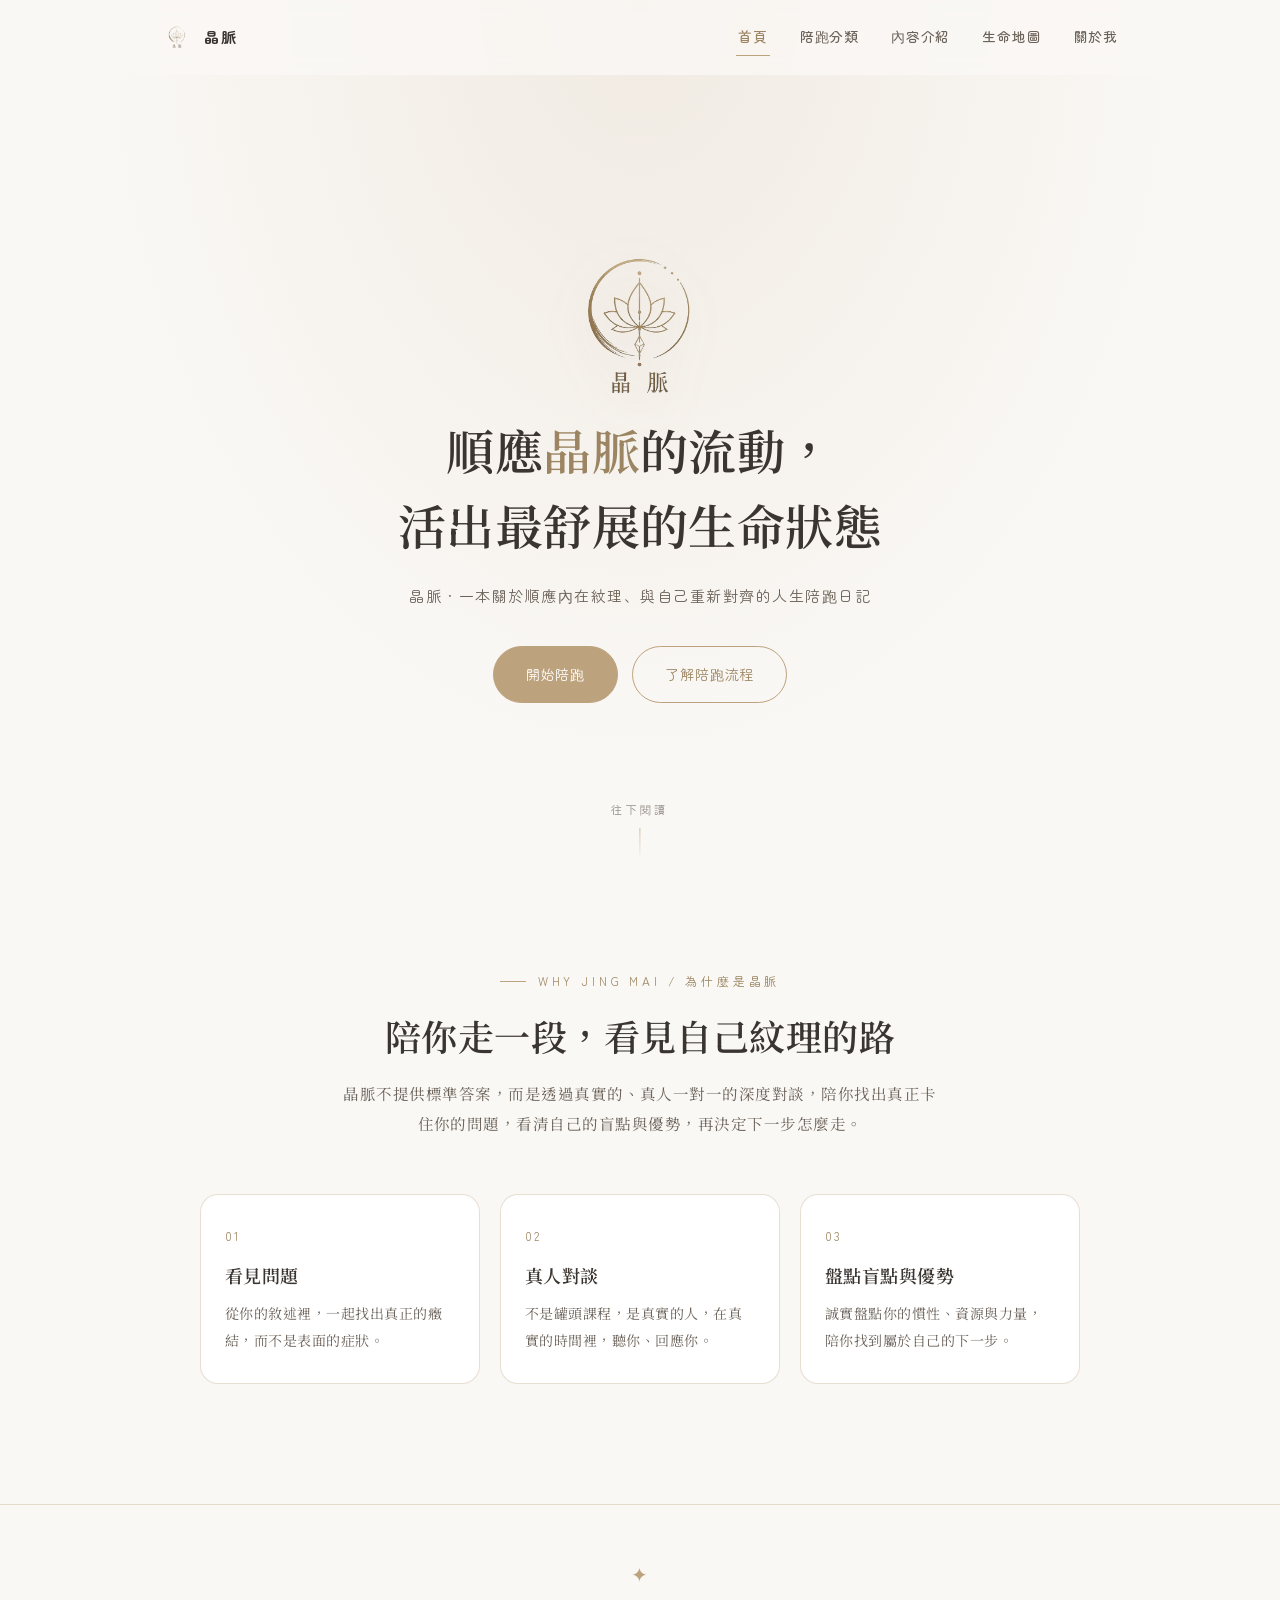
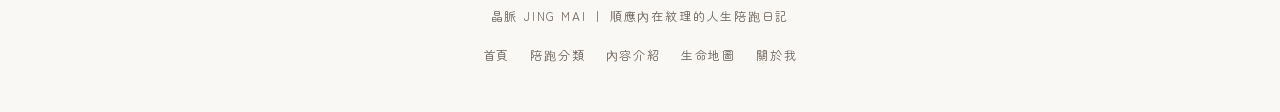
==== index.html @ 77198c72 "Add files via upload" ====
<!DOCTYPE html>
<html lang="zh-Hant">
<head>
<meta charset="UTF-8">
<meta name="viewport" content="width=device-width, initial-scale=1.0">
<title>晶脈｜順應內在紋理的人生陪跑日記</title>
<link rel="stylesheet" href="style.css">
<style>
  #home{
    min-height:100vh; display:flex; flex-direction:column;
    align-items:center; justify-content:center; text-align:center;
    padding-top:150px;
    background:
      radial-gradient(ellipse at 50% 0%, rgba(189,162,126,0.16), transparent 60%),
      var(--bg);
  }
  .logo-wrap{
    width:clamp(150px,22vw,220px);
    margin-bottom:4px;
    opacity:0;
    animation: fadeUp 1.4s ease forwards;
  }
  .logo-wrap img{ width:100%; filter:drop-shadow(0 8px 24px rgba(157,133,98,0.16)); }
  .hero-title{
    font-size:clamp(26px,4.6vw,48px);
    line-height:1.55;
    max-width:760px;
    margin:14px auto 20px;
    opacity:0;
    animation: fadeUp 1.4s ease .3s forwards;
  }
  .hero-title .accent{ color:var(--gold-deep); }
  .hero-sub{
    font-family:var(--round); font-size:15px; color:var(--ink-soft);
    letter-spacing:0.1em; max-width:480px; margin:0 auto 36px;
    opacity:0;
    animation: fadeUp 1.4s ease .55s forwards;
  }
  .hero-cta{ opacity:0; animation: fadeUp 1.4s ease .8s forwards; display:flex; gap:14px; flex-wrap:wrap; justify-content:center; }
  @keyframes fadeUp{ from{opacity:0; transform:translateY(16px);} to{opacity:1; transform:translateY(0);} }

  .scroll-hint{
    position:absolute; bottom:40px; left:50%; transform:translateX(-50%);
    font-family:var(--round); font-size:11px; letter-spacing:0.3em; color:var(--ink-soft);
    display:flex; flex-direction:column; align-items:center; gap:8px; opacity:.7;
  }
  .scroll-hint .line{ width:1px; height:32px; background:linear-gradient(var(--gold), transparent); animation: pulse 2s ease-in-out infinite; }
  @keyframes pulse{ 0%,100%{opacity:.3;} 50%{opacity:1;} }

  .taste-row{ display:grid; grid-template-columns:repeat(3,1fr); gap:20px; margin-top:56px; max-width:880px; }
  @media(max-width:720px){ .taste-row{ grid-template-columns:1fr; } }
  .taste-card{
    background:#fff; border:1px solid var(--line); border-radius:18px; padding:30px 24px;
    text-align:left; transition:transform .4s ease, box-shadow .4s ease;
  }
  .taste-card:hover{ transform:translateY(-4px); box-shadow:0 24px 40px -28px rgba(157,133,98,0.35); }
  .taste-card .num{ font-family:var(--round); font-size:12px; color:var(--gold-deep); letter-spacing:.2em; margin-bottom:10px; }
  .taste-card h3{ font-size:18px; margin-bottom:8px; }
  .taste-card p{ font-size:14px; }
</style>
</head>
<body>

<nav id="nav">
  <div class="nav-inner">
    <a href="index.html" class="nav-logo"><img src="logo.png" alt="晶脈"><span>晶脈</span></a>
    <div class="nav-links">
      <a href="index.html" class="active">首頁</a>
      <a href="companion.html">陪跑分類</a>
      <a href="story.html">內容介紹</a>
      <a href="map.html">生命地圖</a>
      <a href="about.html">關於我</a>
    </div>
  </div>
</nav>

<section id="home">
  <div class="logo-wrap"><img src="logo.png" alt="晶脈 Logo"></div>
  <h1 class="hero-title">順應<span class="accent">晶脈</span>的流動，<br>活出最舒展的生命狀態</h1>
  <p class="hero-sub">晶脈 · 一本關於順應內在紋理、與自己重新對齊的人生陪跑日記</p>
  <div class="hero-cta">
    <a href="companion.html" class="btn btn-primary">開始陪跑</a>
    <a href="story.html" class="btn btn-ghost">了解陪跑流程</a>
  </div>
  <div class="scroll-hint"><span>往下閱讀</span><span class="line"></span></div>
</section>

<section style="padding-top:70px;">
  <div class="wrap" style="text-align:center;">
    <div class="eyebrow" style="justify-content:center;">why jing mai / 為什麼是晶脈</div>
    <h2>陪你走一段，看見自己紋理的路</h2>
    <p style="max-width:600px; margin:0 auto;">晶脈不提供標準答案，而是透過真實的、真人一對一的深度對談，陪你找出真正卡住你的問題，看清自己的盲點與優勢，再決定下一步怎麼走。</p>

    <div class="taste-row">
      <div class="taste-card">
        <div class="num">01</div>
        <h3>看見問題</h3>
        <p>從你的敘述裡，一起找出真正的癥結，而不是表面的症狀。</p>
      </div>
      <div class="taste-card">
        <div class="num">02</div>
        <h3>真人對談</h3>
        <p>不是罐頭課程，是真實的人，在真實的時間裡，聽你、回應你。</p>
      </div>
      <div class="taste-card">
        <div class="num">03</div>
        <h3>盤點盲點與優勢</h3>
        <p>誠實盤點你的慣性、資源與力量，陪你找到屬於自己的下一步。</p>
      </div>
    </div>
  </div>
</section>

<footer>
  <span class="fmark">✦</span>
  晶脈 JING MAI ｜ 順應內在紋理的人生陪跑日記
  <nav class="foot-links">
    <a href="index.html">首頁</a><a href="companion.html">陪跑分類</a><a href="story.html">內容介紹</a><a href="map.html">生命地圖</a><a href="about.html">關於我</a>
  </nav>
</footer>

<script>
  window.addEventListener('scroll', () => {
    document.getElementById('nav').classList.toggle('scrolled', window.scrollY > 30);
  });
</script>
</body>
</html>
---- style.css ----
@import url('https://fonts.googleapis.com/css2?family=Noto+Serif+TC:wght@300;400;500;600;700&family=Zen+Maru+Gothic:wght@300;400;500;700&display=swap');

:root{
  --bg: #faf8f5;
  --bg-deep: #f3efe8;
  --gold: #bda27e;
  --gold-soft: #d8c7ab;
  --gold-deep: #9c8562;
  --ink: #3a3530;
  --ink-soft: #6b6259;
  --line: rgba(189,162,126,0.35);
  --serif: 'Noto Serif TC', serif;
  --round: 'Zen Maru Gothic', sans-serif;
}
*{box-sizing:border-box; margin:0; padding:0;}
html{scroll-behavior:smooth;}
body{
  background:var(--bg);
  color:var(--ink);
  font-family:var(--serif);
  line-height:1.9;
  letter-spacing:0.03em;
  overflow-x:hidden;
}
::selection{background:var(--gold-soft); color:var(--ink);}
img{max-width:100%; display:block;}

/* ---------- NAV ---------- */
nav{
  position:fixed; top:0; left:0; right:0; z-index:100;
  display:flex; align-items:center; justify-content:center;
  padding:16px 20px;
  background:rgba(250,248,245,0.8);
  backdrop-filter:blur(10px);
  -webkit-backdrop-filter:blur(10px);
  border-bottom:1px solid transparent;
  transition:border-color .4s ease, box-shadow .4s ease;
}
nav.scrolled{ border-color:var(--line); box-shadow:0 8px 24px -20px rgba(60,50,30,0.4); }
.nav-inner{
  width:100%; max-width:960px;
  display:flex; align-items:center; justify-content:space-between; gap:12px;
}
.nav-logo{ display:flex; align-items:center; gap:10px; text-decoration:none; }
.nav-logo img{ width:34px; height:34px; object-fit:contain; }
.nav-logo span{ font-family:var(--round); font-size:15px; font-weight:700; color:var(--ink); letter-spacing:.1em; }
.nav-links{
  display:flex; gap:clamp(8px,2.4vw,28px); flex-wrap:wrap; justify-content:flex-end;
  font-family:var(--round); font-size:13.5px; font-weight:500;
}
.nav-links a{
  color:var(--ink-soft); text-decoration:none; position:relative;
  padding:8px 2px; letter-spacing:0.06em;
  transition:color .3s ease;
}
.nav-links a::after{
  content:''; position:absolute; left:0; bottom:2px; height:1px; width:0;
  background:var(--gold); transition:width .35s ease;
}
.nav-links a:hover{ color:var(--gold-deep); }
.nav-links a:hover::after{ width:100%; }
.nav-links a.active{ color:var(--gold-deep); }
.nav-links a.active::after{ width:100%; }

section{ position:relative; padding:130px 20px 100px; }
.wrap{ max-width:880px; margin:0 auto; }
.eyebrow{
  font-family:var(--round); font-size:12px; letter-spacing:0.32em;
  color:var(--gold-deep); text-transform:uppercase; margin-bottom:18px;
  display:flex; align-items:center; gap:12px;
}
.eyebrow::before{ content:''; width:26px; height:1px; background:var(--gold); display:inline-block; flex-shrink:0; }

h1,h2,h3{ font-weight:600; color:var(--ink); }
h2{ font-size:clamp(24px,3.2vw,36px); margin-bottom:18px; line-height:1.4; }
p{ color:var(--ink-soft); font-size:15.5px; }

.btn{
  font-family:var(--round); font-size:14px; letter-spacing:0.06em;
  padding:14px 32px; border-radius:30px; text-decoration:none;
  display:inline-block; transition:all .35s ease; border:1px solid var(--gold);
}
.btn-primary{ background:var(--gold); color:#fff; }
.btn-primary:hover{ background:var(--gold-deep); box-shadow:0 12px 24px -10px rgba(157,133,98,0.55); transform:translateY(-2px); }
.btn-ghost{ background:transparent; color:var(--gold-deep); }
.btn-ghost:hover{ background:rgba(189,162,126,0.1); transform:translateY(-2px); }

.divider{ display:flex; align-items:center; gap:16px; max-width:880px; margin:0 auto; color:var(--gold); opacity:.6; }
.divider .l,.divider .r{ flex:1; height:1px; background:linear-gradient(90deg, transparent, var(--gold), transparent); }
.divider span{ font-size:12px; letter-spacing:0.3em; font-family:var(--round); }

footer{
  text-align:center; padding:50px 20px 44px; font-family:var(--round);
  font-size:12px; color:var(--ink-soft); letter-spacing:.15em;
  border-top:1px solid var(--line); margin-top:20px;
}
footer .fmark{ color:var(--gold); font-size:20px; display:block; margin-bottom:12px; }
footer nav.foot-links{ position:static; background:none; backdrop-filter:none; padding:16px 0 0; }
footer .foot-links a{ color:var(--ink-soft); text-decoration:none; margin:0 10px; }
footer .foot-links a:hover{ color:var(--gold-deep); }

@media (prefers-reduced-motion: reduce){
  *{ animation-duration:0.01ms !important; animation-iteration-count:1 !important; transition-duration:0.01ms !important; }
}

@media(max-width:640px){
  section{ padding:110px 18px 80px; }
  .nav-inner{ flex-direction:column; gap:10px; }
  .nav-links{ justify-content:center; }
}
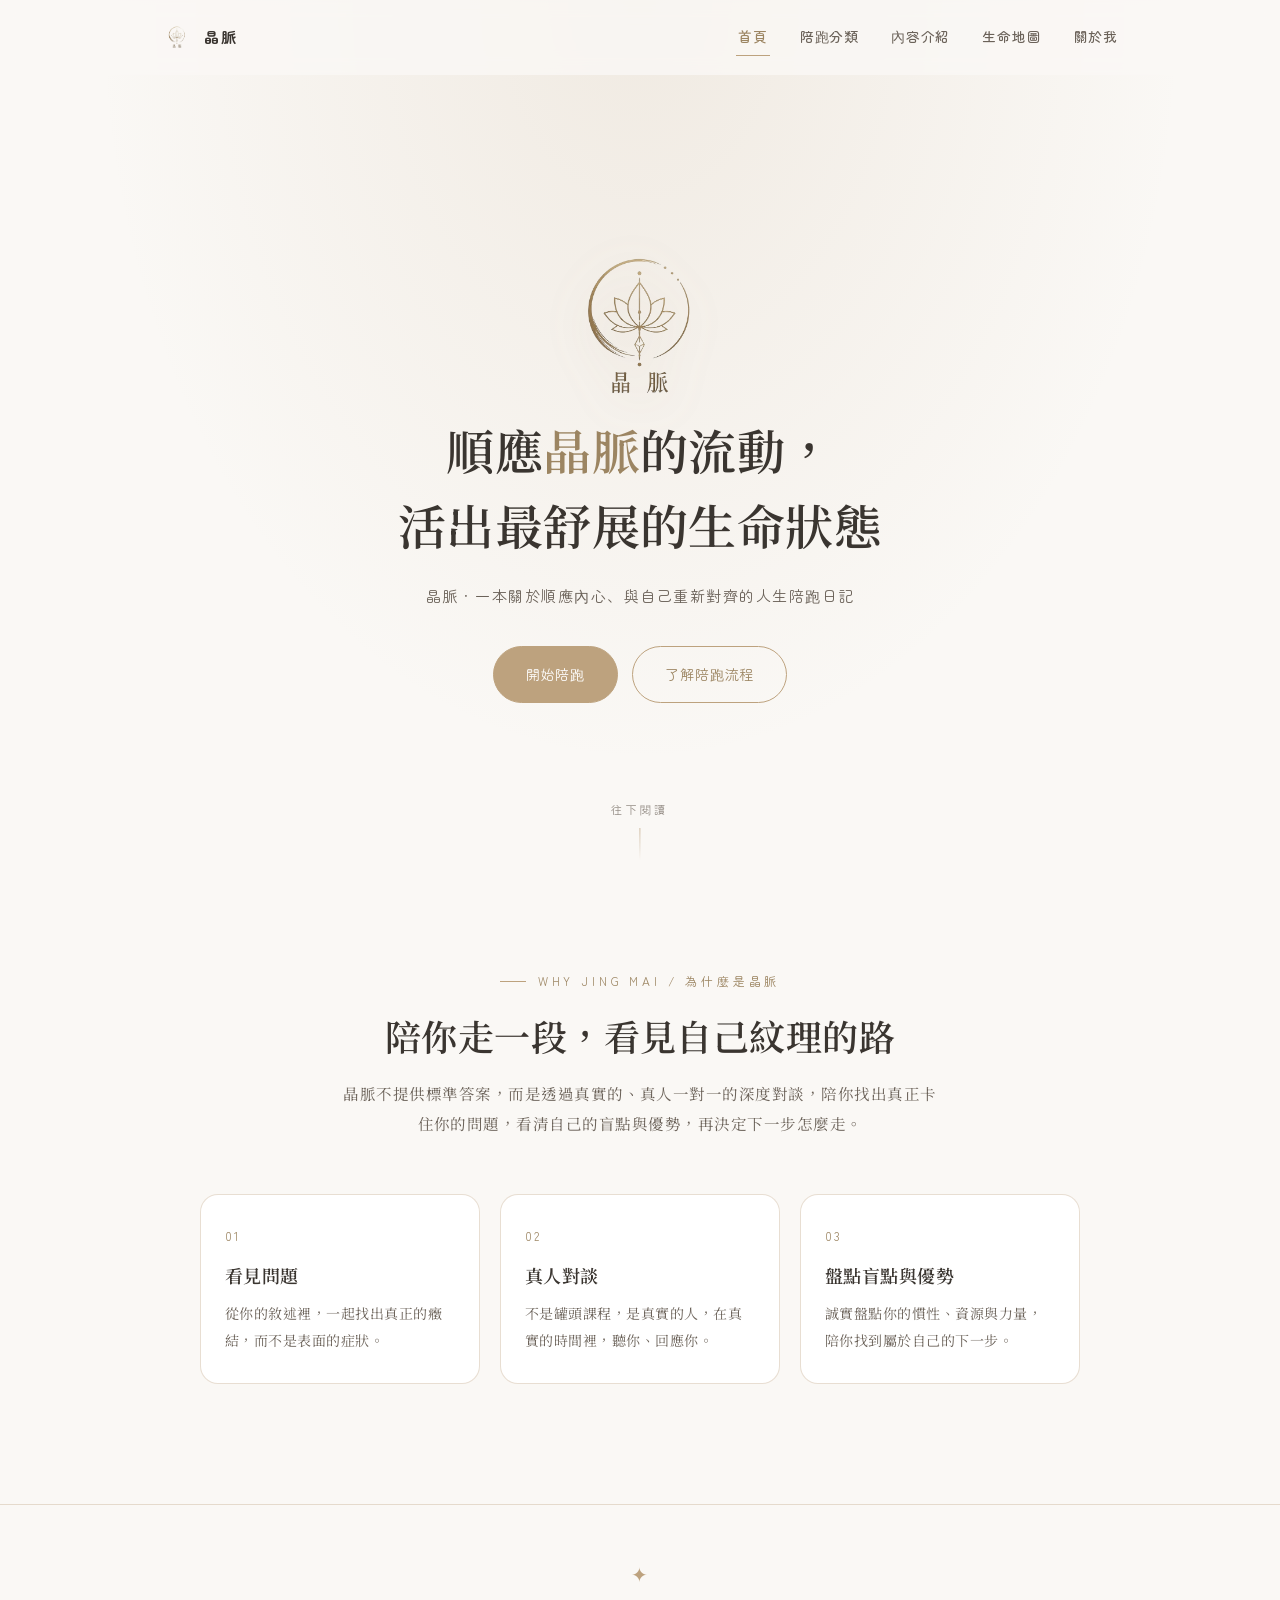
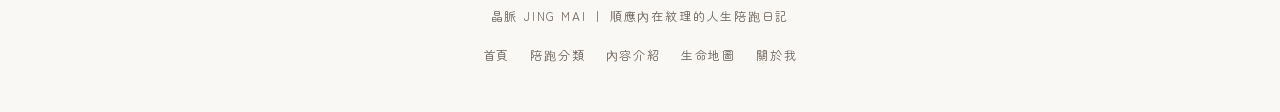
==== commit 9fa79912: "Update index.html" ====
--- a/index.html
+++ b/index.html
@@ -3,7 +3,7 @@
 <head>
 <meta charset="UTF-8">
 <meta name="viewport" content="width=device-width, initial-scale=1.0">
-<title>晶脈｜順應內在紋理的人生陪跑日記</title>
+<title>晶脈｜順應內心的人生陪跑日記</title>
 <link rel="stylesheet" href="style.css">
 <style>
   #home{
@@ -77,7 +77,7 @@
 <section id="home">
   <div class="logo-wrap"><img src="logo.png" alt="晶脈 Logo"></div>
   <h1 class="hero-title">順應<span class="accent">晶脈</span>的流動，<br>活出最舒展的生命狀態</h1>
-  <p class="hero-sub">晶脈 · 一本關於順應內在紋理、與自己重新對齊的人生陪跑日記</p>
+  <p class="hero-sub">晶脈 · 一本關於順應內心、與自己重新對齊的人生陪跑日記</p>
   <div class="hero-cta">
     <a href="companion.html" class="btn btn-primary">開始陪跑</a>
     <a href="story.html" class="btn btn-ghost">了解陪跑流程</a>
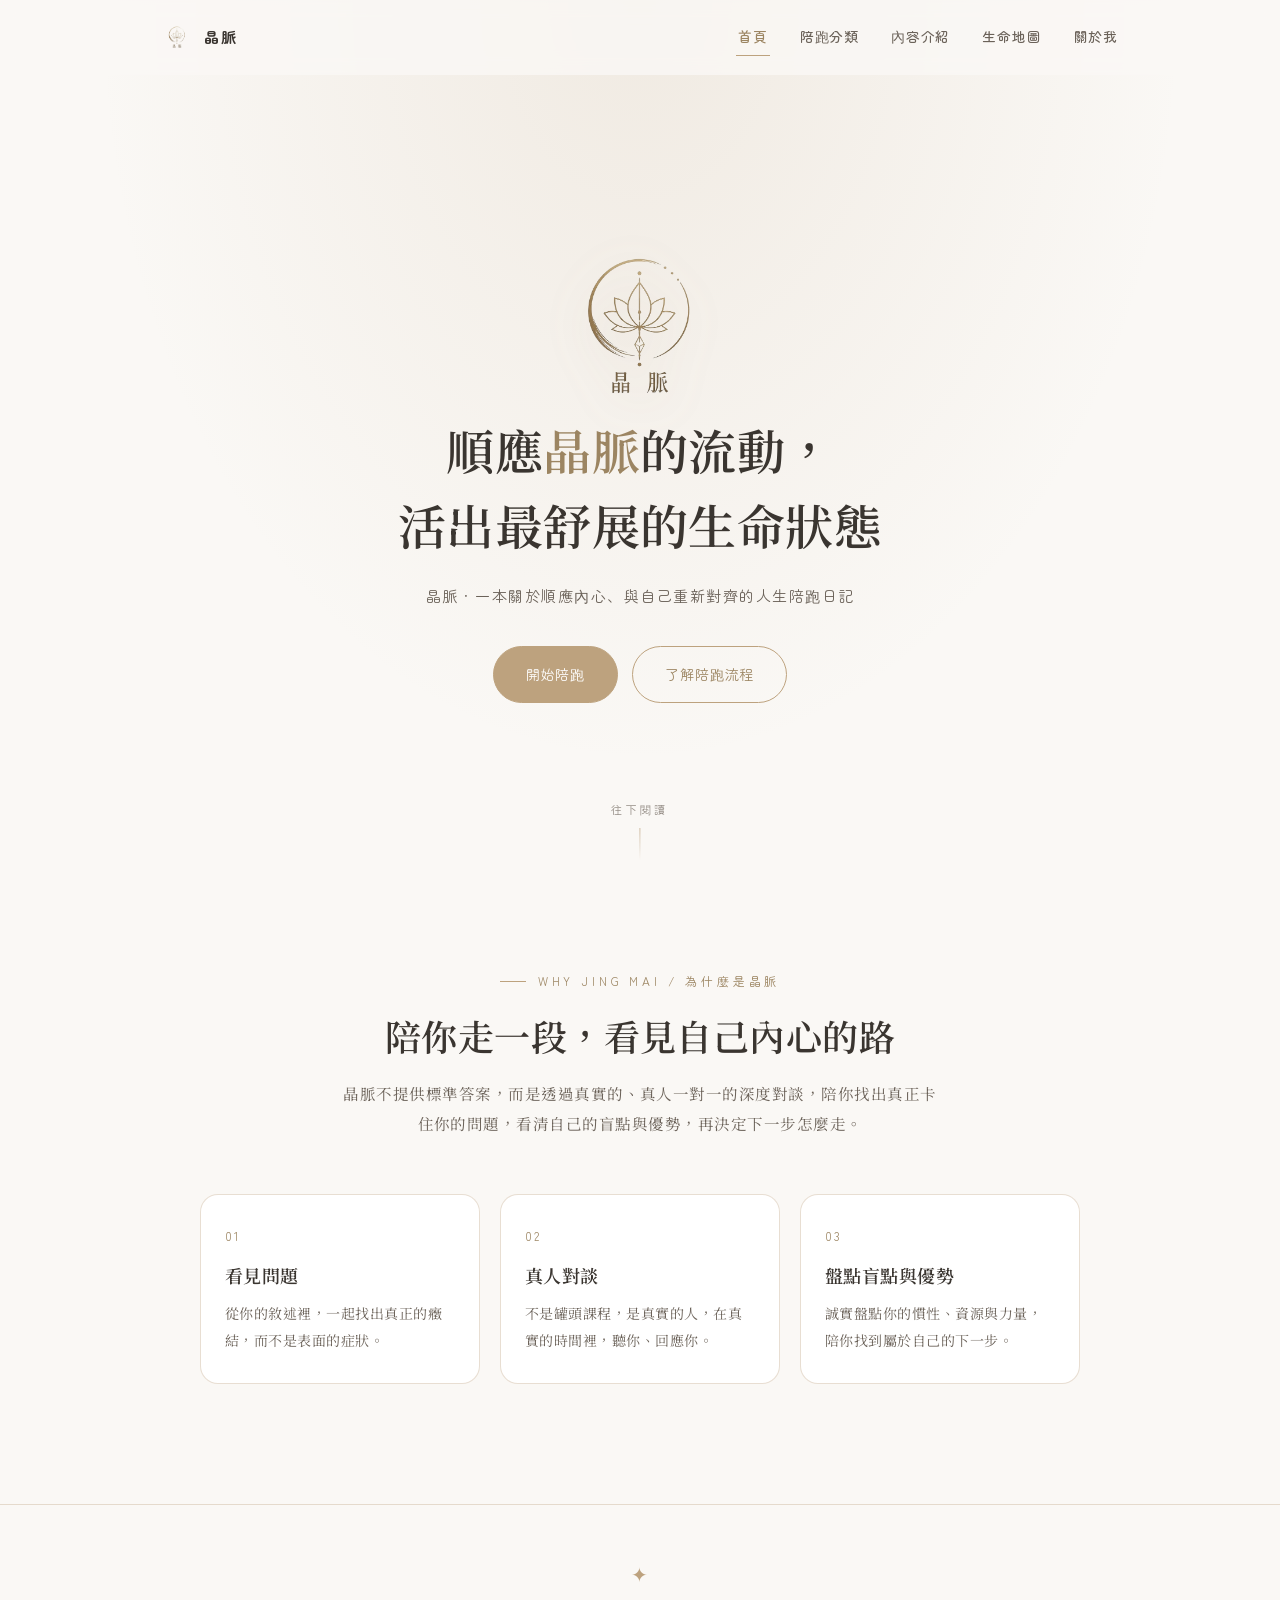
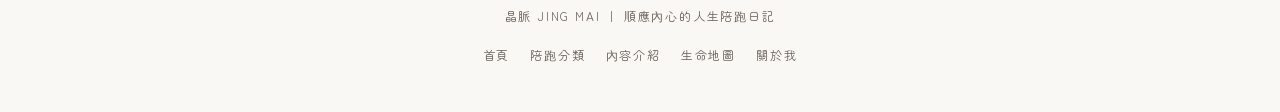
==== commit a4fe1d15: "Update index.html" ====
--- a/index.html
+++ b/index.html
@@ -88,7 +88,7 @@
 <section style="padding-top:70px;">
   <div class="wrap" style="text-align:center;">
     <div class="eyebrow" style="justify-content:center;">why jing mai / 為什麼是晶脈</div>
-    <h2>陪你走一段，看見自己紋理的路</h2>
+    <h2>陪你走一段，看見自己內心的路</h2>
     <p style="max-width:600px; margin:0 auto;">晶脈不提供標準答案，而是透過真實的、真人一對一的深度對談，陪你找出真正卡住你的問題，看清自己的盲點與優勢，再決定下一步怎麼走。</p>
 
     <div class="taste-row">
@@ -113,7 +113,7 @@
 
 <footer>
   <span class="fmark">✦</span>
-  晶脈 JING MAI ｜ 順應內在紋理的人生陪跑日記
+  晶脈 JING MAI ｜ 順應內心的人生陪跑日記
   <nav class="foot-links">
     <a href="index.html">首頁</a><a href="companion.html">陪跑分類</a><a href="story.html">內容介紹</a><a href="map.html">生命地圖</a><a href="about.html">關於我</a>
   </nav>
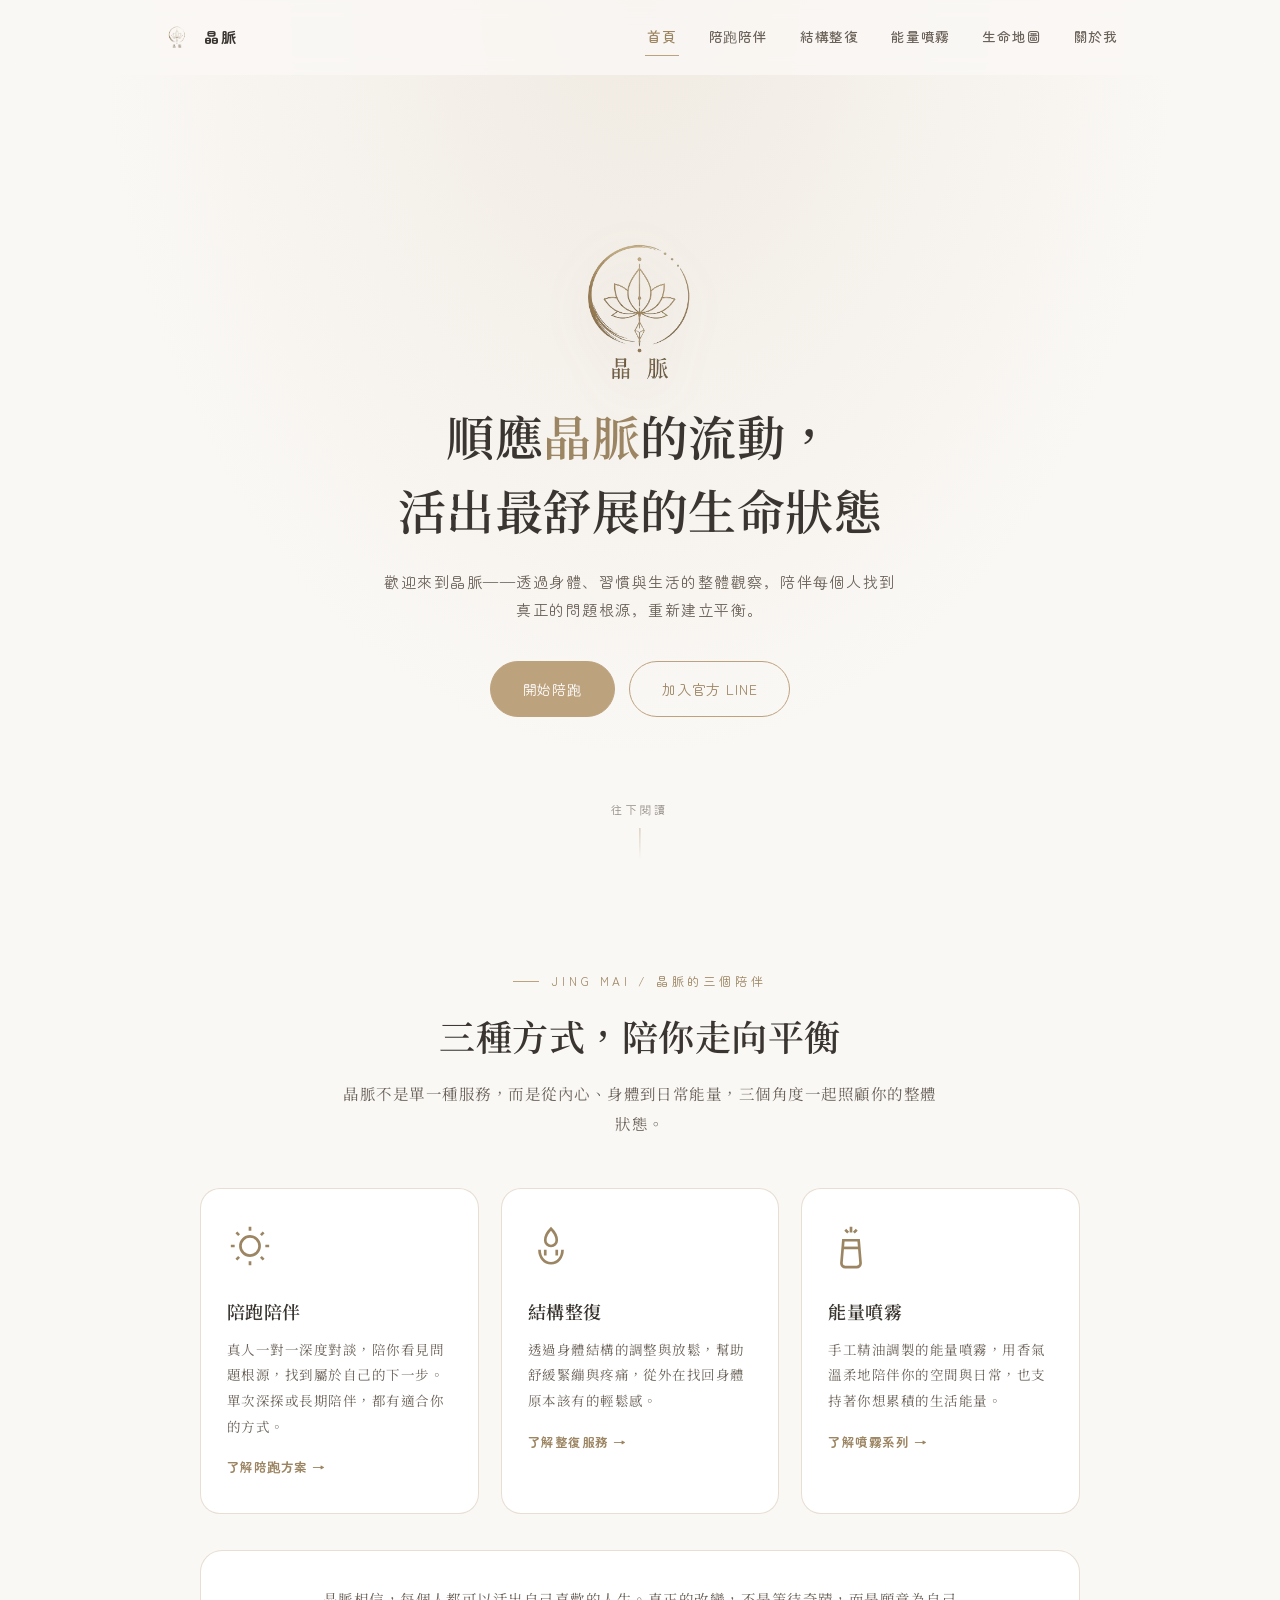
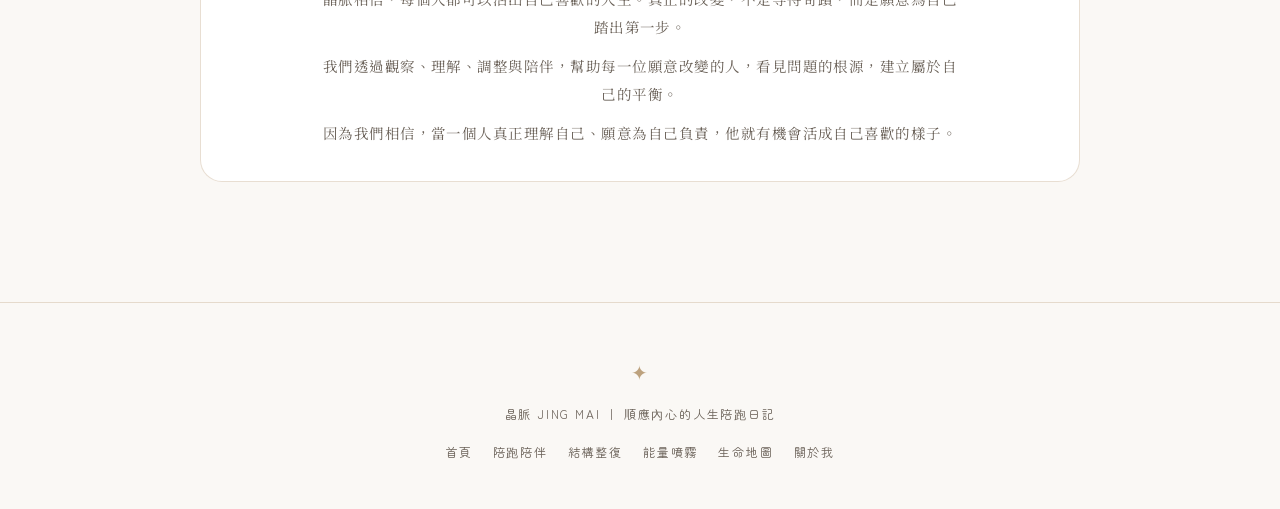
==== commit 0348c75f: "Add files via upload" ====
--- a/index.html
+++ b/index.html
@@ -32,7 +32,7 @@
   .hero-title .accent{ color:var(--gold-deep); }
   .hero-sub{
     font-family:var(--round); font-size:15px; color:var(--ink-soft);
-    letter-spacing:0.1em; max-width:480px; margin:0 auto 36px;
+    letter-spacing:0.1em; max-width:520px; margin:0 auto 36px;
     opacity:0;
     animation: fadeUp 1.4s ease .55s forwards;
   }
@@ -46,17 +46,6 @@
   }
   .scroll-hint .line{ width:1px; height:32px; background:linear-gradient(var(--gold), transparent); animation: pulse 2s ease-in-out infinite; }
   @keyframes pulse{ 0%,100%{opacity:.3;} 50%{opacity:1;} }
-
-  .taste-row{ display:grid; grid-template-columns:repeat(3,1fr); gap:20px; margin-top:56px; max-width:880px; }
-  @media(max-width:720px){ .taste-row{ grid-template-columns:1fr; } }
-  .taste-card{
-    background:#fff; border:1px solid var(--line); border-radius:18px; padding:30px 24px;
-    text-align:left; transition:transform .4s ease, box-shadow .4s ease;
-  }
-  .taste-card:hover{ transform:translateY(-4px); box-shadow:0 24px 40px -28px rgba(157,133,98,0.35); }
-  .taste-card .num{ font-family:var(--round); font-size:12px; color:var(--gold-deep); letter-spacing:.2em; margin-bottom:10px; }
-  .taste-card h3{ font-size:18px; margin-bottom:8px; }
-  .taste-card p{ font-size:14px; }
 </style>
 </head>
 <body>
@@ -66,8 +55,9 @@
     <a href="index.html" class="nav-logo"><img src="logo.png" alt="晶脈"><span>晶脈</span></a>
     <div class="nav-links">
       <a href="index.html" class="active">首頁</a>
-      <a href="companion.html">陪跑分類</a>
-      <a href="story.html">內容介紹</a>
+      <a href="companion.html">陪跑陪伴</a>
+      <a href="bodywork.html">結構整復</a>
+      <a href="spray.html">能量噴霧</a>
       <a href="map.html">生命地圖</a>
       <a href="about.html">關於我</a>
     </div>
@@ -77,36 +67,45 @@
 <section id="home">
   <div class="logo-wrap"><img src="logo.png" alt="晶脈 Logo"></div>
   <h1 class="hero-title">順應<span class="accent">晶脈</span>的流動，<br>活出最舒展的生命狀態</h1>
-  <p class="hero-sub">晶脈 · 一本關於順應內心、與自己重新對齊的人生陪跑日記</p>
+  <p class="hero-sub">歡迎來到晶脈——透過身體、習慣與生活的整體觀察，陪伴每個人找到真正的問題根源，重新建立平衡。</p>
   <div class="hero-cta">
     <a href="companion.html" class="btn btn-primary">開始陪跑</a>
-    <a href="story.html" class="btn btn-ghost">了解陪跑流程</a>
+    <a href="https://lin.ee/sXX670c" class="btn btn-ghost" target="_blank" rel="noopener">加入官方 LINE</a>
   </div>
   <div class="scroll-hint"><span>往下閱讀</span><span class="line"></span></div>
 </section>
 
 <section style="padding-top:70px;">
   <div class="wrap" style="text-align:center;">
-    <div class="eyebrow" style="justify-content:center;">why jing mai / 為什麼是晶脈</div>
-    <h2>陪你走一段，看見自己內心的路</h2>
-    <p style="max-width:600px; margin:0 auto;">晶脈不提供標準答案，而是透過真實的、真人一對一的深度對談，陪你找出真正卡住你的問題，看清自己的盲點與優勢，再決定下一步怎麼走。</p>
+    <div class="eyebrow" style="justify-content:center;">jing mai / 晶脈的三個陪伴</div>
+    <h2>三種方式，陪你走向平衡</h2>
+    <p style="max-width:600px; margin:0 auto;">晶脈不是單一種服務，而是從內心、身體到日常能量，三個角度一起照顧你的整體狀態。</p>
 
-    <div class="taste-row">
-      <div class="taste-card">
-        <div class="num">01</div>
-        <h3>看見問題</h3>
-        <p>從你的敘述裡，一起找出真正的癥結，而不是表面的症狀。</p>
-      </div>
-      <div class="taste-card">
-        <div class="num">02</div>
-        <h3>真人對談</h3>
-        <p>不是罐頭課程，是真實的人，在真實的時間裡，聽你、回應你。</p>
-      </div>
-      <div class="taste-card">
-        <div class="num">03</div>
-        <h3>盤點盲點與優勢</h3>
-        <p>誠實盤點你的慣性、資源與力量，陪你找到屬於自己的下一步。</p>
-      </div>
+    <div class="pillar-grid">
+      <a href="companion.html" class="pillar-card">
+        <svg class="cat-icon" viewBox="0 0 24 24" fill="none" stroke="currentColor" stroke-width="1.4"><circle cx="12" cy="12" r="5"/><path d="M12 2v2M12 20v2M4.9 4.9l1.4 1.4M17.7 17.7l1.4 1.4M2 12h2M20 12h2M4.9 19.1l1.4-1.4M17.7 6.3l1.4-1.4"/></svg>
+        <h3>陪跑陪伴</h3>
+        <p>真人一對一深度對談，陪你看見問題根源，找到屬於自己的下一步。單次深探或長期陪伴，都有適合你的方式。</p>
+        <div class="go">了解陪跑方案 →</div>
+      </a>
+      <a href="bodywork.html" class="pillar-card">
+        <svg class="cat-icon" viewBox="0 0 24 24" fill="none" stroke="currentColor" stroke-width="1.4"><path d="M12 3c-2 2-3 4-3 6a3 3 0 0 0 6 0c0-2-1-4-3-6z"/><path d="M6 14c0 4 2.5 7 6 7s6-3 6-7"/><path d="M9 14v3M15 14v3"/></svg>
+        <h3>結構整復</h3>
+        <p>透過身體結構的調整與放鬆，幫助舒緩緊繃與疼痛，從外在找回身體原本該有的輕鬆感。</p>
+        <div class="go">了解整復服務 →</div>
+      </a>
+      <a href="spray.html" class="pillar-card">
+        <svg class="cat-icon" viewBox="0 0 24 24" fill="none" stroke="currentColor" stroke-width="1.4"><path d="M12 2v3M9 3.5l1.5 1.5M15 3.5l-1.5 1.5"/><path d="M8 9h8l1 12a2 2 0 0 1-2 2H9a2 2 0 0 1-2-2z"/><path d="M8 13h8"/></svg>
+        <h3>能量噴霧</h3>
+        <p>手工精油調製的能量噴霧，用香氣溫柔地陪伴你的空間與日常，也支持著你想累積的生活能量。</p>
+        <div class="go">了解噴霧系列 →</div>
+      </a>
+    </div>
+
+    <div class="brand-belief">
+      <p>晶脈相信，每個人都可以活出自己喜歡的人生。真正的改變，不是等待奇蹟，而是願意為自己踏出第一步。</p>
+      <p>我們透過觀察、理解、調整與陪伴，幫助每一位願意改變的人，看見問題的根源，建立屬於自己的平衡。</p>
+      <p>因為我們相信，當一個人真正理解自己、願意為自己負責，他就有機會活成自己喜歡的樣子。</p>
     </div>
   </div>
 </section>
@@ -115,7 +114,7 @@
   <span class="fmark">✦</span>
   晶脈 JING MAI ｜ 順應內心的人生陪跑日記
   <nav class="foot-links">
-    <a href="index.html">首頁</a><a href="companion.html">陪跑分類</a><a href="story.html">內容介紹</a><a href="map.html">生命地圖</a><a href="about.html">關於我</a>
+    <a href="index.html">首頁</a><a href="companion.html">陪跑陪伴</a><a href="bodywork.html">結構整復</a><a href="spray.html">能量噴霧</a><a href="map.html">生命地圖</a><a href="about.html">關於我</a>
   </nav>
 </footer>
 
--- a/style.css
+++ b/style.css
@@ -108,3 +108,88 @@
   .nav-inner{ flex-direction:column; gap:10px; }
   .nav-links{ justify-content:center; }
 }
+
+/* ========== 共用元件（服務卡片 / 價格 / 提醒 / CTA） ========== */
+.cat-grid{ display:grid; grid-template-columns:1fr 1fr; gap:28px; margin-top:44px; }
+@media(max-width:720px){ .cat-grid{ grid-template-columns:1fr; } }
+
+.cat-card{
+  background:#fff; border:1px solid var(--line); border-radius:22px;
+  padding:40px 32px; position:relative; overflow:hidden;
+  transition:transform .4s ease, box-shadow .4s ease;
+  display:block; text-decoration:none; color:inherit; cursor:pointer;
+}
+.cat-card:hover{ transform:translateY(-6px); box-shadow:0 30px 50px -30px rgba(157,133,98,0.35); }
+.cat-card .tag{ font-family:var(--round); font-size:12px; color:var(--gold-deep); letter-spacing:0.18em; }
+.cat-card h3{ font-size:22px; margin:12px 0 12px; }
+.cat-card p{ font-size:14.5px; }
+.cat-card .mark{ position:absolute; right:-6px; top:-16px; font-size:80px; font-family:var(--serif); color:var(--gold); opacity:.08; }
+.cat-card ul{ margin-top:18px; padding-left:0; list-style:none; }
+.cat-card li{ font-size:14px; color:var(--ink-soft); padding:8px 0; border-top:1px solid var(--line); display:flex; gap:8px; }
+.cat-card li::before{ content:'·'; color:var(--gold-deep); font-weight:700; }
+.cat-card .price{ margin-top:20px; font-family:var(--round); font-size:13px; color:var(--gold-deep); }
+.cat-card .tap-hint{
+  margin-top:18px; font-family:var(--round); font-size:12.5px; color:#06C755; font-weight:700;
+  display:flex; align-items:center; gap:6px;
+}
+.cat-icon{ width:46px; height:46px; margin-bottom:14px; color:var(--gold-deep); }
+
+.flow-steps{ margin-top:22px; padding-top:20px; border-top:1px dashed var(--line); }
+.flow-steps .flow-label{ font-family:var(--round); font-size:11.5px; color:var(--gold-deep); letter-spacing:.15em; margin-bottom:12px; }
+.flow-step{ display:flex; gap:12px; padding:8px 0; }
+.flow-step .fn{
+  width:22px; height:22px; border-radius:50%; background:var(--gold); color:#fff;
+  font-family:var(--round); font-size:11px; display:flex; align-items:center; justify-content:center;
+  flex-shrink:0; margin-top:1px;
+}
+.flow-step .ft{ font-size:13.5px; color:var(--ink-soft); }
+.flow-step .ft b{ color:var(--ink); font-weight:600; }
+
+.price-list{ margin-top:20px; padding-top:18px; border-top:1px dashed var(--line); }
+.price-row{ display:flex; justify-content:space-between; align-items:baseline; gap:12px; padding:9px 0; font-size:14px; }
+.price-row .p-name{ color:var(--ink); }
+.price-row .p-name small{ display:block; font-size:11.5px; color:var(--ink-soft); margin-top:2px; }
+.price-row .p-num{ font-family:var(--round); color:var(--gold-deep); font-weight:700; white-space:nowrap; }
+
+.disclaimer{
+  margin-top:18px; padding-top:16px; border-top:1px solid var(--line);
+  font-size:12px; color:var(--ink-soft); line-height:1.7;
+}
+
+.brand-belief{
+  margin-top:36px; background:#fff; border:1px solid var(--line); border-radius:22px;
+  padding:34px 32px; text-align:center;
+}
+.brand-belief p{ font-size:14.5px; line-height:1.9; max-width:640px; margin:0 auto; }
+.brand-belief p + p{ margin-top:12px; }
+
+.section-divider{ margin:64px 0 0; }
+
+.line-cta{
+  margin-top:50px; background:var(--bg-deep); border:1px solid var(--line); border-radius:22px;
+  padding:36px 32px; text-align:center;
+}
+.line-cta h3{ font-size:19px; margin-bottom:10px; }
+.line-cta p{ font-size:14px; max-width:440px; margin:0 auto 22px; }
+.line-btn{
+  display:inline-flex; align-items:center; gap:10px;
+  background:#06C755; color:#fff; font-family:var(--round); font-size:15px; font-weight:700;
+  padding:14px 34px; border-radius:30px; text-decoration:none;
+  transition:all .3s ease;
+}
+.line-btn:hover{ background:#05a648; transform:translateY(-2px); box-shadow:0 12px 24px -10px rgba(6,199,85,0.5); }
+.line-btn svg{ width:20px; height:20px; }
+
+/* 首頁三大服務並列卡片 */
+.pillar-grid{ display:grid; grid-template-columns:repeat(3,1fr); gap:22px; margin-top:50px; }
+@media(max-width:860px){ .pillar-grid{ grid-template-columns:1fr; } }
+.pillar-card{
+  background:#fff; border:1px solid var(--line); border-radius:20px; padding:34px 26px;
+  text-align:left; text-decoration:none; color:inherit; display:block;
+  transition:transform .4s ease, box-shadow .4s ease;
+}
+.pillar-card:hover{ transform:translateY(-6px); box-shadow:0 26px 44px -28px rgba(157,133,98,0.4); }
+.pillar-card .cat-icon{ margin-bottom:16px; }
+.pillar-card h3{ font-size:18px; margin-bottom:8px; }
+.pillar-card p{ font-size:13.5px; }
+.pillar-card .go{ margin-top:16px; font-family:var(--round); font-size:12.5px; color:var(--gold-deep); font-weight:700; }
